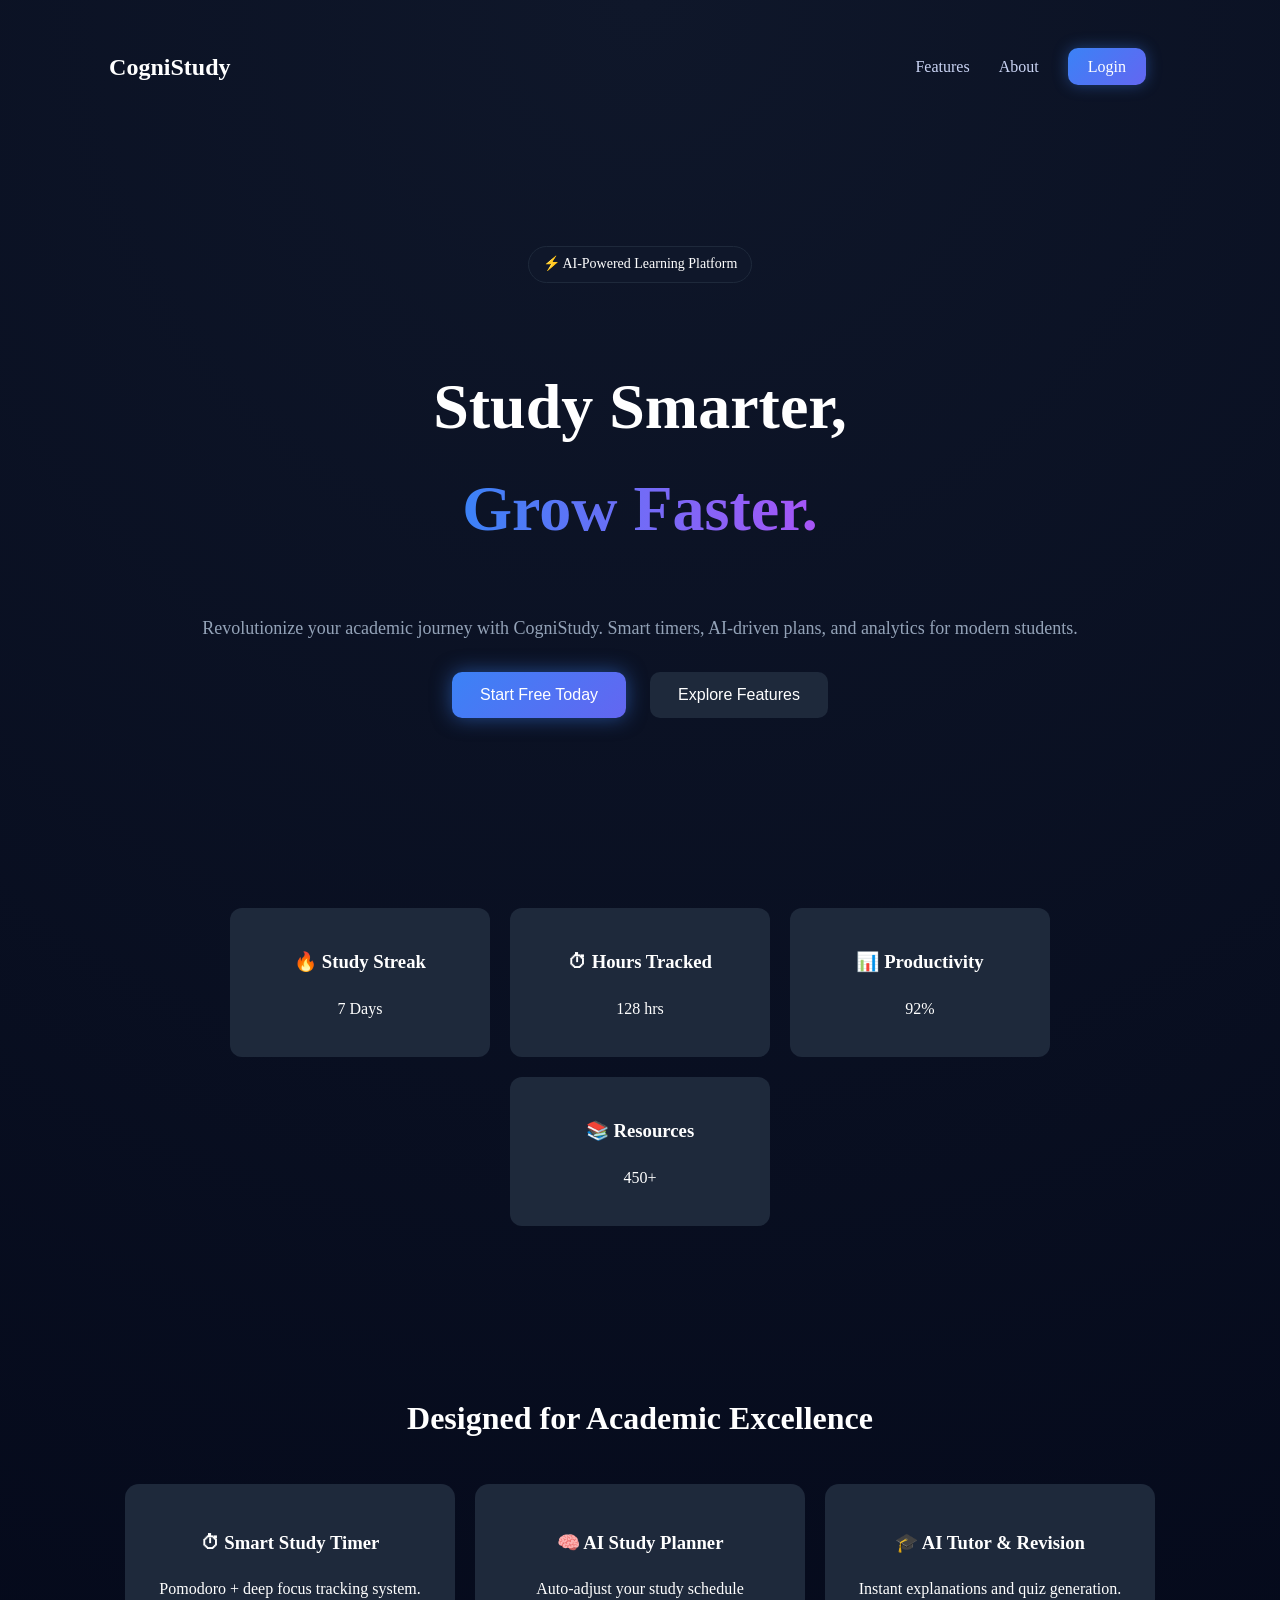
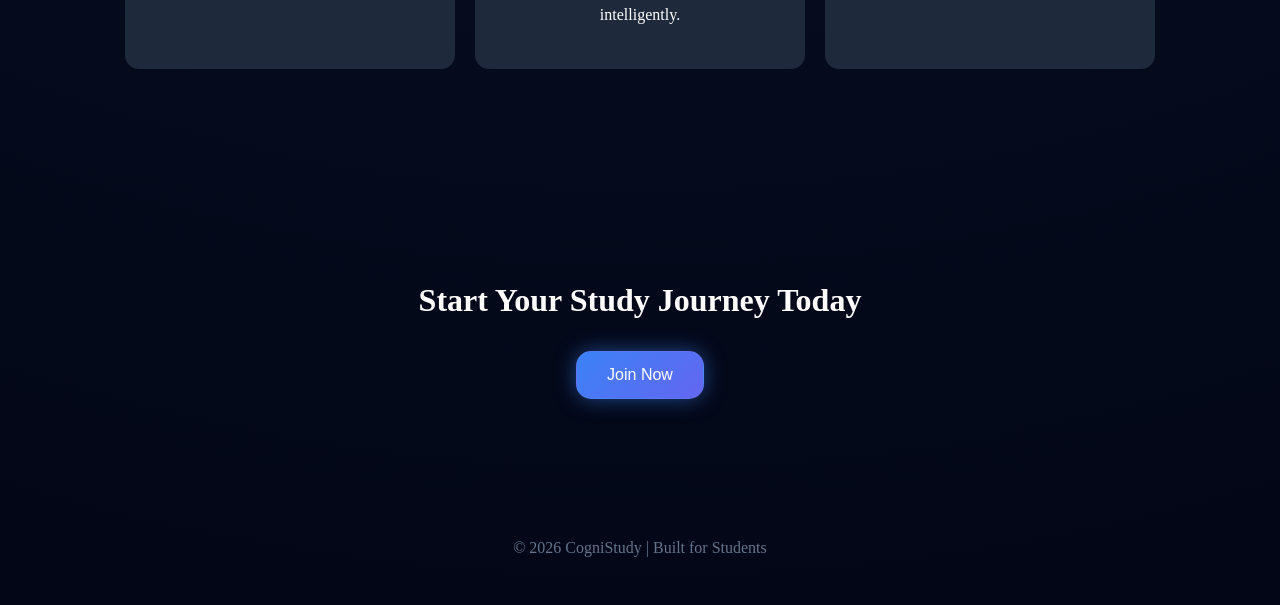
==== index.html @ 6539783f "first commit" ====
<!DOCTYPE html>
<html lang="en">
<head>
    <meta charset="UTF-8">
    <meta name="viewport" content="width=device-width, initial-scale=1.0">
    <title>CogniStudy</title>
    <link rel="stylesheet" href="style.css">
</head>
<body>

<!-- Navbar (UNCHANGED) -->
<nav class="navbar">
    <h2 class="logo">CogniStudy</h2>
    <div class="nav-links">
        <a href="features.html">Features</a>
        <a href="about.html">About</a>
        <a href="login.html" class="login-btn">Login</a>
    </div>
</nav>

<!-- MODERN HERO -->
<section class="hero-modern">

    <div class="tag">⚡ AI-Powered Learning Platform</div>

    <h1>
        Study Smarter,<br>
        <span>Grow Faster.</span>
    </h1>

    <p>
        Revolutionize your academic journey with CogniStudy.
        Smart timers, AI-driven plans, and analytics for modern students.
    </p>

    <div class="hero-buttons">
        <button class="start-btn" onclick="window.location.href='login.html'">
            Start Free Today
        </button>

        <button class="demo-btn" onclick="window.location.href='features.html'">
            Explore Features
        </button>
    </div>

</section>

<!-- STATS SECTION -->
<section class="stats">

    <div class="stat-card">
        <h3>🔥 Study Streak</h3>
        <p>7 Days</p>
    </div>

    <div class="stat-card">
        <h3>⏱ Hours Tracked</h3>
        <p>128 hrs</p>
    </div>

    <div class="stat-card">
        <h3>📊 Productivity</h3>
        <p>92%</p>
    </div>

    <div class="stat-card">
        <h3>📚 Resources</h3>
        <p>450+</p>
    </div>

</section>

<!-- FEATURE PREVIEW -->
<section class="feature-preview">

    <h2>Designed for Academic Excellence</h2>

    <div class="feature-grid">

        <div class="feature-box">
            <h3>⏱ Smart Study Timer</h3>
            <p>Pomodoro + deep focus tracking system.</p>
        </div>

        <div class="feature-box">
            <h3>🧠 AI Study Planner</h3>
            <p>Auto-adjust your study schedule intelligently.</p>
        </div>

        <div class="feature-box">
            <h3>🎓 AI Tutor & Revision</h3>
            <p>Instant explanations and quiz generation.</p>
        </div>

    </div>

</section>

<!-- CTA -->
<section class="cta">
    <h2>Start Your Study Journey Today</h2>
    <button class="start-btn" onclick="window.location.href='login.html'">
        Join Now
    </button>
</section>

<!-- Footer -->
<footer class="footer">
    <p>© 2026 CogniStudy | Built for Students</p>
</footer>

<script src="script.js"></script>
</body>
</html>
---- style.css ----
Reset
* {
    margin: 0;
    padding: 0;
    box-sizing: border-box;
    font-family: "Poppins", sans-serif;
}

body {
    background: radial-gradient(circle at top, #0f172a, #020617);
    color: white;
    line-height: 1.6;
}

/* Navbar */
/* Navbar */
.navbar {
    display: flex;
    justify-content: space-between;
    align-items: center;
    padding: 20px 8%;
}

.logo {
    font-size: 24px;
    font-weight: 600;
    color: white;
}

/* Nav Links */
.nav-links a {
    margin-right: 25px;
    text-decoration: none;
    color: #cbd5f5; /* brighter */
    font-size: 16px;
    transition: 0.3s;
}

/* Hover Effect */
.nav-links a:hover {
    color: #3b82f6;
    transform: translateY(-2px);
}

/* Login Button */
.login-btn {
    padding: 10px 20px;
    background: linear-gradient(135deg, #3b82f6, #6366f1);
    border: none;
    border-radius: 10px;
    color: white !important;
    font-weight: 500;
    cursor: pointer;
    box-shadow: 0 0 15px rgba(59,130,246,0.4);
    transition: 0.3s;
}

/* Hover Glow */
.login-btn:hover {
    transform: scale(1.08);
    box-shadow: 0 0 25px rgba(59,130,246,0.8);
}

.nav-links a.login-btn {
    color: white !important;
}



/* Hero */
.hero {
    text-align: center;
    padding: 120px 20px 80px;
}

.hero h1 {
    font-size: 56px;
    font-weight: 700;
    background: linear-gradient(to right, #3b82f6, #60a5fa);
    -webkit-background-clip: text;
    color: transparent;
}

.hero p {
    font-size: 18px;
    color: #94a3b8;
    margin-top: 15px;
    margin-bottom: 30px;
}

/* Buttons */
.hero-buttons button {
    padding: 14px 28px;
    margin: 10px;
    border-radius: 10px;
    border: none;
    font-size: 16px;
    cursor: pointer;
    transition: 0.3s;
}

.start-btn {
    background: linear-gradient(135deg, #3b82f6, #6366f1);
    color: white;
    box-shadow: 0 0 20px rgba(59,130,246,0.5);
}

.demo-btn {
    background: #1e293b;
    color: white;
}

/* Hover */
button:hover {
    transform: scale(1.05);
}

/* Features */
.features {
    display: flex;
    justify-content: center;
    gap: 25px;
    padding: 80px 8%;
    flex-wrap: wrap;
}

.feature-card {
    background: rgba(30, 41, 59, 0.6);
    backdrop-filter: blur(10px);
    padding: 30px;
    border-radius: 16px;
    width: 280px;
    text-align: center;
    transition: 0.3s;
    border: 1px solid rgba(255,255,255,0.05);
}

.feature-card:hover {
    transform: translateY(-10px);
    box-shadow: 0 0 30px rgba(59,130,246,0.2);
}

.feature-card h3 {
    margin-bottom: 10px;
}

/* CTA */
.cta {
    text-align: center;
    padding: 100px 20px;
}

.cta h2 {
    font-size: 32px;
    margin-bottom: 25px;
}

/* FIXED JOIN BUTTON */
.cta .start-btn {
    padding: 14px 30px;
    font-size: 16px;
    border-radius: 15px;
    border: 1px solid rgba(255,255,255,0.05);
    display: inline-block;
}

/* Footer */
footer {
    text-align: center;
    padding: 25px;
    color: #64748b;
}









/* header */

/* Login Page */
.login-container {
    width: 320px;
    margin: 120px auto;
    padding: 30px;
    background: rgba(30, 41, 59, 0.6);
    backdrop-filter: blur(10px);
    border-radius: 16px;
    text-align: center;
}

.login-container input {
    width: 100%;
    padding: 10px;
    margin: 10px 0;
    border-radius: 8px;
    border: none;
    background: #1e293b;
    color: white;
}

.login-container button {
    width: 100%;
    padding: 10px;
    background: #3b82f6;
    border: none;
    border-radius: 8px;
    color: white;
    cursor: pointer;
}




/* header improving01 */

/* About Section */
.about-content {
    padding: 60px 10%;
    text-align: center;
    color: #94a3b8;
}

.about-content p {
    margin-bottom: 20px;
    max-width: 800px;
    margin-left: auto;
    margin-right: auto;
}

.about-boxes {
    display: flex;
    justify-content: center;
    gap: 20px;
    margin-top: 40px;
    flex-wrap: wrap;
}

.about-card {
    background: rgba(30, 41, 59, 0.6);
    padding: 25px;
    border-radius: 14px;
    width: 260px;
    color: white;
    transition: 0.3s;
}

.about-card:hover {
    transform: translateY(-8px);
    box-shadow: 0 0 20px rgba(59,130,246,0.2);
}


/* 
improving first page */




/* HERO MODERN */
.hero-modern {
    text-align: center;
    padding: 120px 20px;
}

.hero-modern .tag {
    display: inline-block;
    padding: 6px 14px;
    border-radius: 20px;
    background: #0f172a;
    border: 1px solid #1e293b;
    margin-bottom: 20px;
    font-size: 14px;
}

.hero-modern h1 {
    font-size: 64px;
    font-weight: 700;
}

.hero-modern h1 span {
    background: linear-gradient(to right, #3b82f6, #a855f7);
    -webkit-background-clip: text;
    color: transparent;
}

.hero-modern p {
    color: #94a3b8;
    margin: 20px 0;
    font-size: 18px;
}

/* STATS */
.stats {
    display: flex;
    justify-content: center;
    gap: 20px;
    padding: 60px 8%;
    flex-wrap: wrap;
}

.stat-card {
    background: #1e293b;
    padding: 20px;
    border-radius: 12px;
    width: 220px;
    text-align: center;
}

/* FEATURE PREVIEW */
.feature-preview {
    text-align: center;
    padding: 80px 20px;
}

.feature-preview h2 {
    font-size: 32px;
    margin-bottom: 40px;
}

.feature-grid {
    display: flex;
    justify-content: center;
    gap: 20px;
    flex-wrap: wrap;
}

.feature-box {
    background: #1e293b;
    padding: 25px;
    border-radius: 14px;
    width: 280px;
}

/* FOOTER */
.footer {
    text-align: center;
    padding: 20px;
    color: #64748b;
}

.menu li a {
    text-decoration: none;
    color: inherit;
    display: block;
    width: 100%;
}
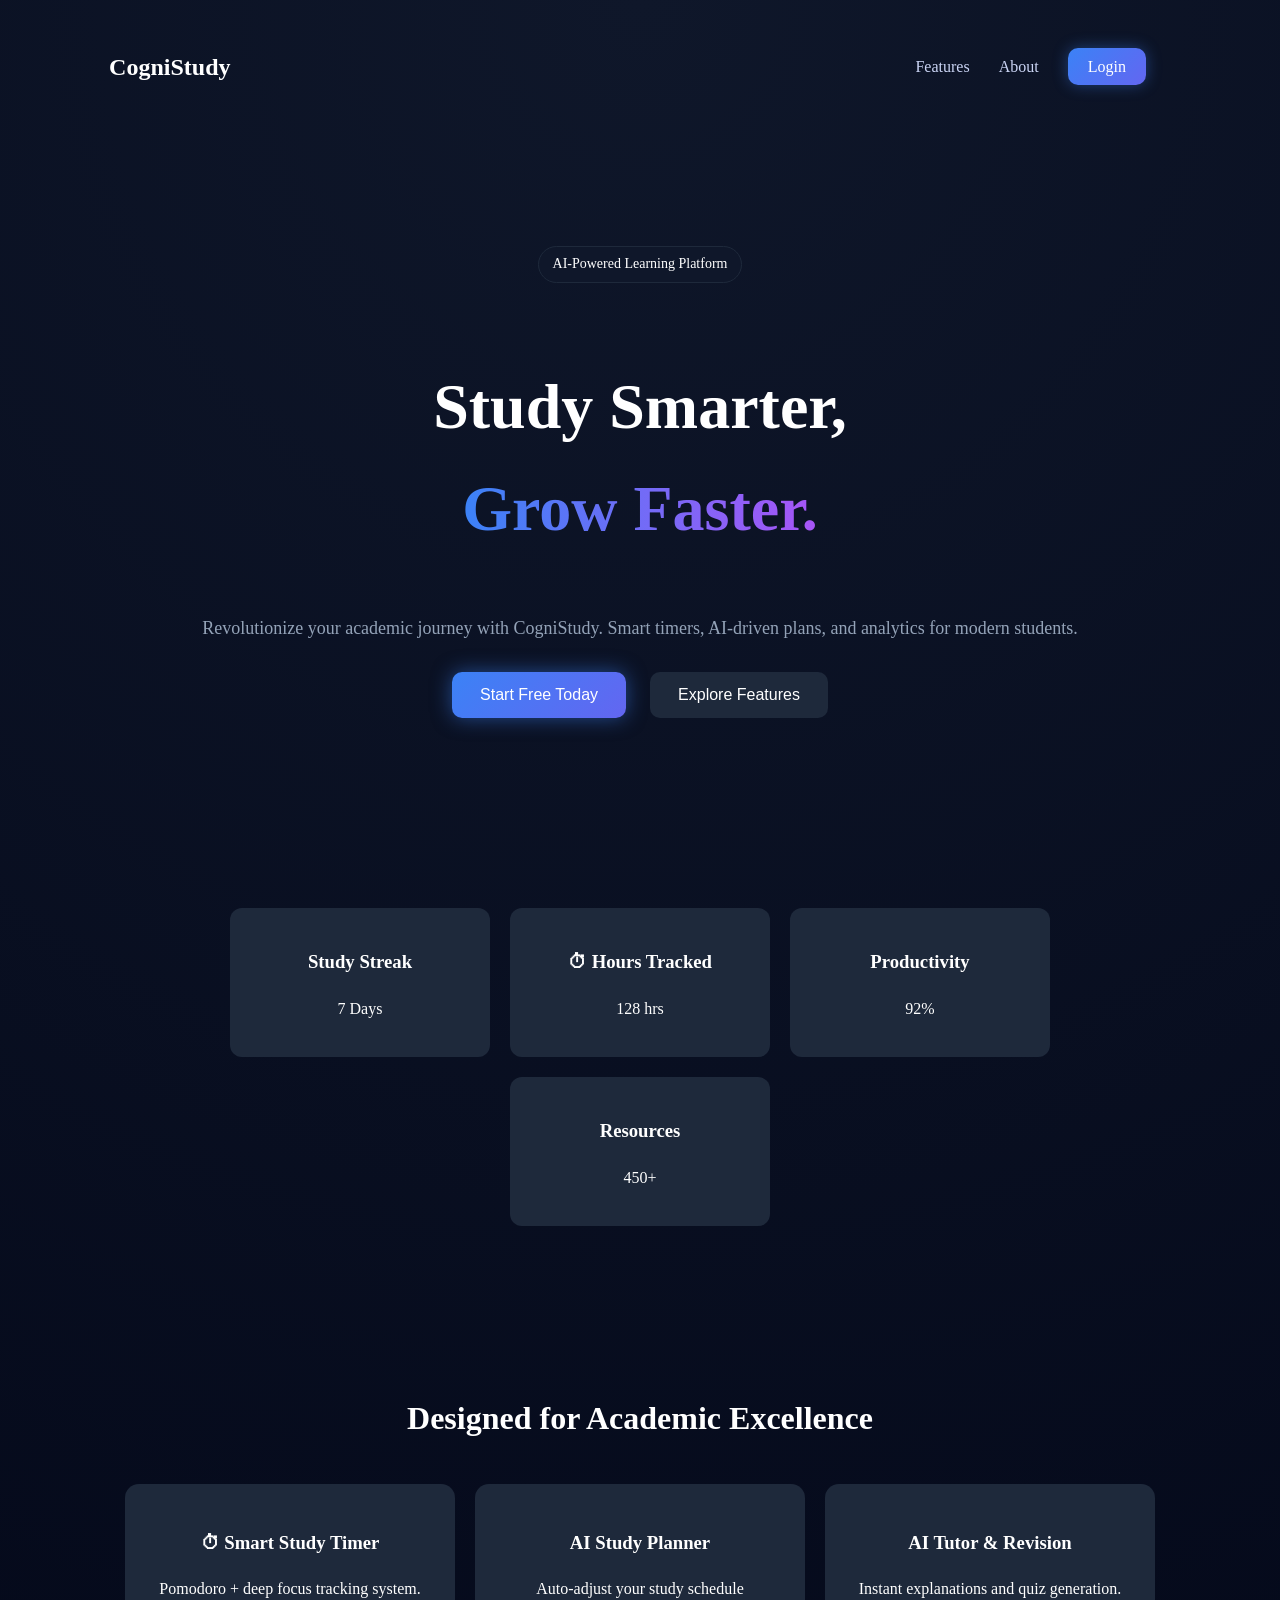
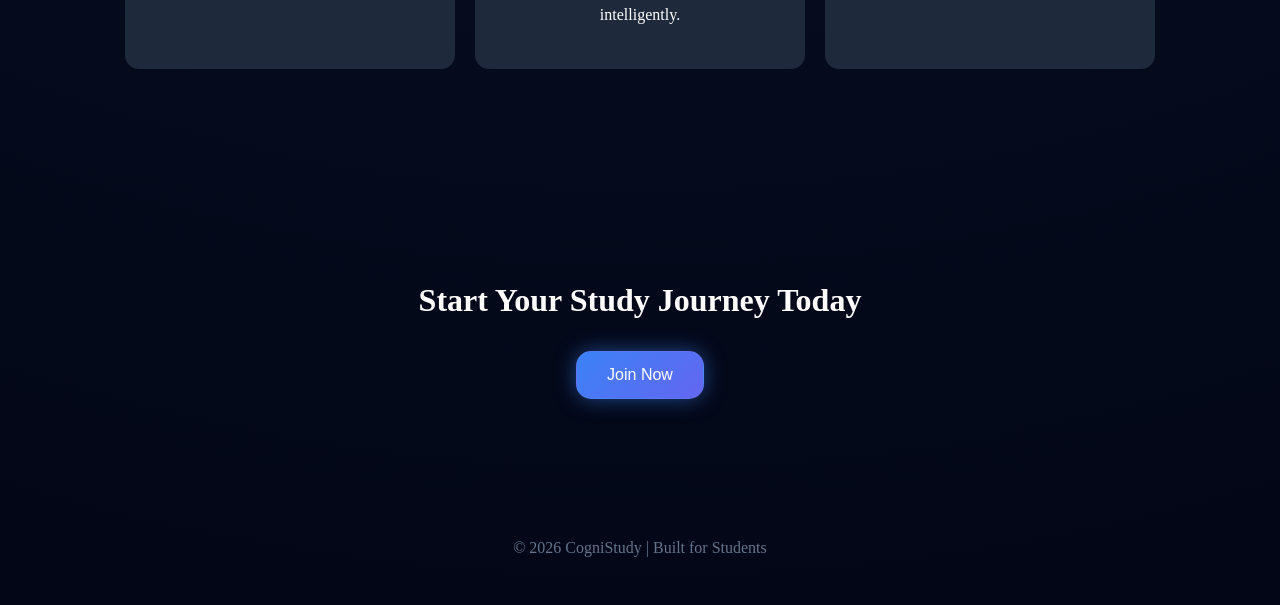
==== commit 6f0486b6: "Update CogniStudy" ====
--- a/index.html
+++ b/index.html
@@ -21,7 +21,7 @@
 <!-- MODERN HERO -->
 <section class="hero-modern">
 
-    <div class="tag">⚡ AI-Powered Learning Platform</div>
+    <div class="tag"> AI-Powered Learning Platform</div>
 
     <h1>
         Study Smarter,<br>
@@ -49,7 +49,7 @@
 <section class="stats">
 
     <div class="stat-card">
-        <h3>🔥 Study Streak</h3>
+        <h3> Study Streak</h3>
         <p>7 Days</p>
     </div>
 
@@ -59,12 +59,12 @@
     </div>
 
     <div class="stat-card">
-        <h3>📊 Productivity</h3>
+        <h3> Productivity</h3>
         <p>92%</p>
     </div>
 
     <div class="stat-card">
-        <h3>📚 Resources</h3>
+        <h3> Resources</h3>
         <p>450+</p>
     </div>
 
@@ -83,12 +83,12 @@
         </div>
 
         <div class="feature-box">
-            <h3>🧠 AI Study Planner</h3>
+            <h3> AI Study Planner</h3>
             <p>Auto-adjust your study schedule intelligently.</p>
         </div>
 
         <div class="feature-box">
-            <h3>🎓 AI Tutor & Revision</h3>
+            <h3> AI Tutor & Revision</h3>
             <p>Instant explanations and quiz generation.</p>
         </div>
 
